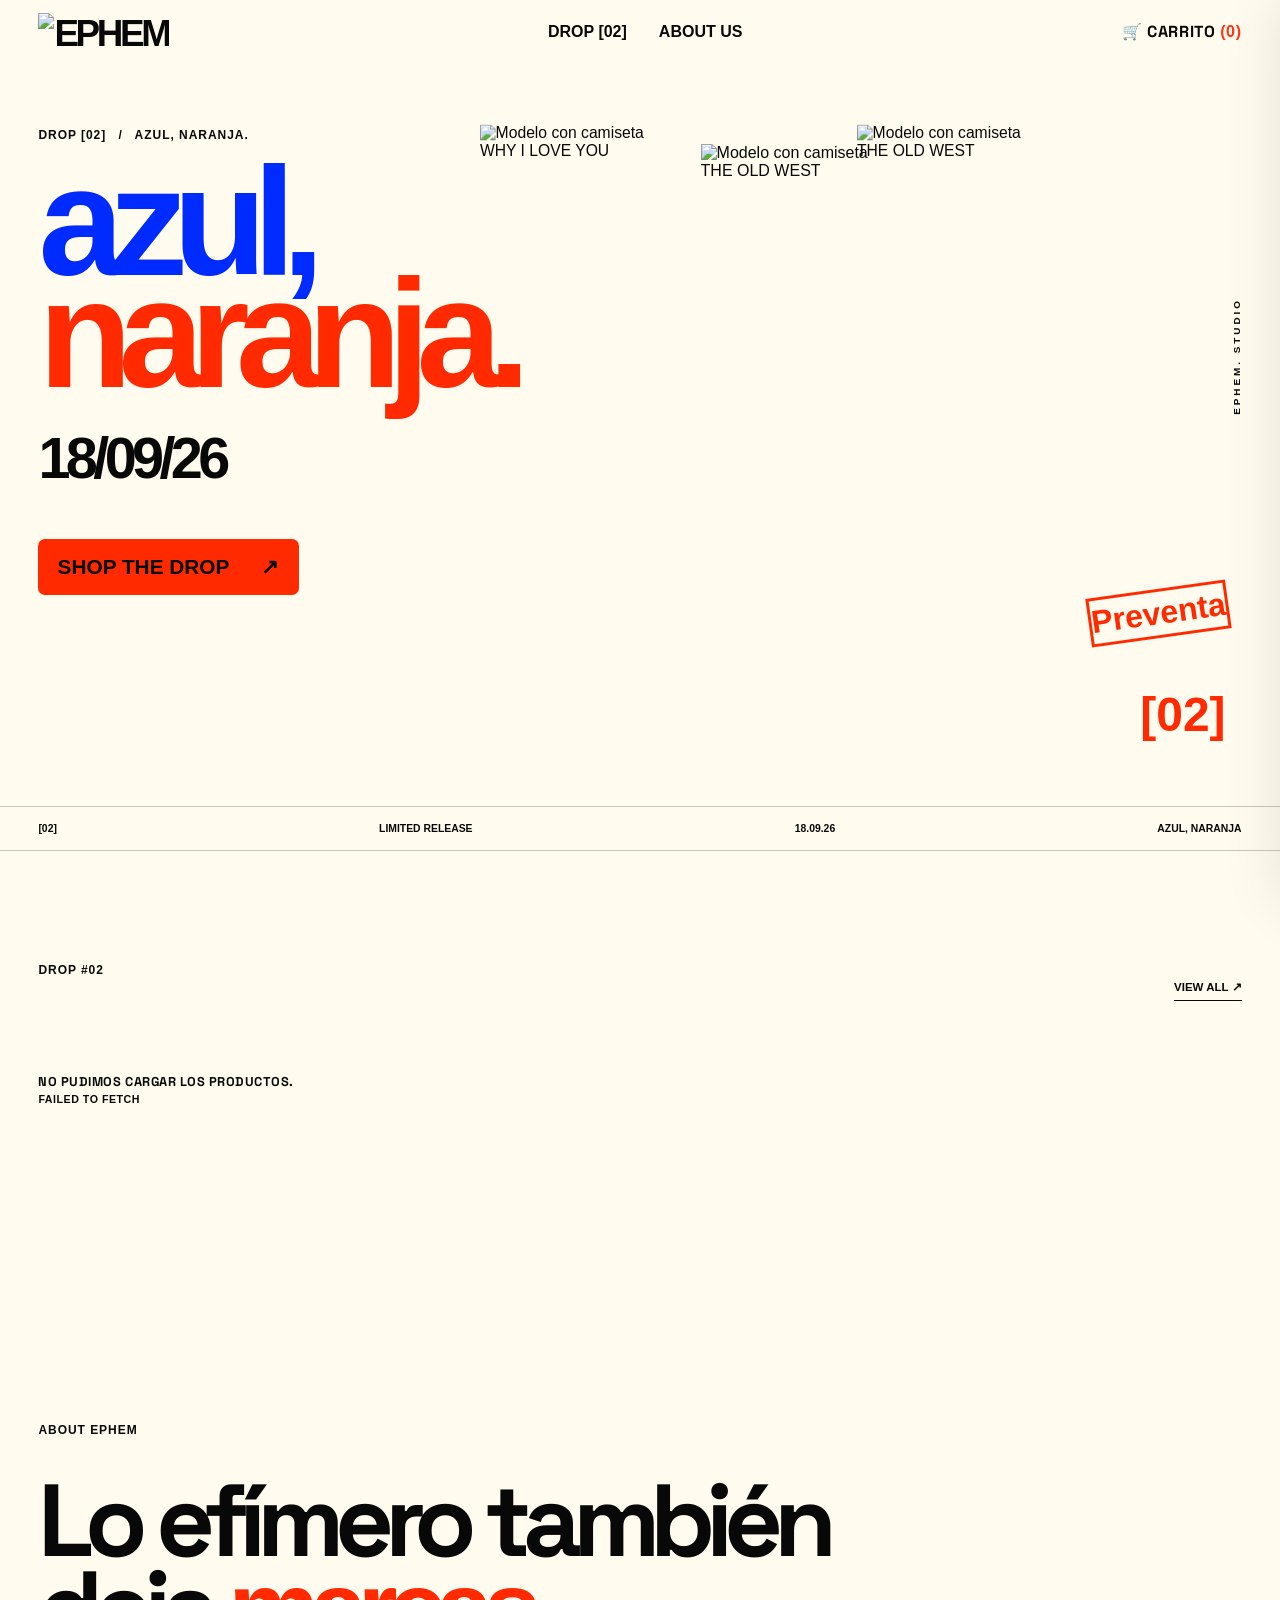
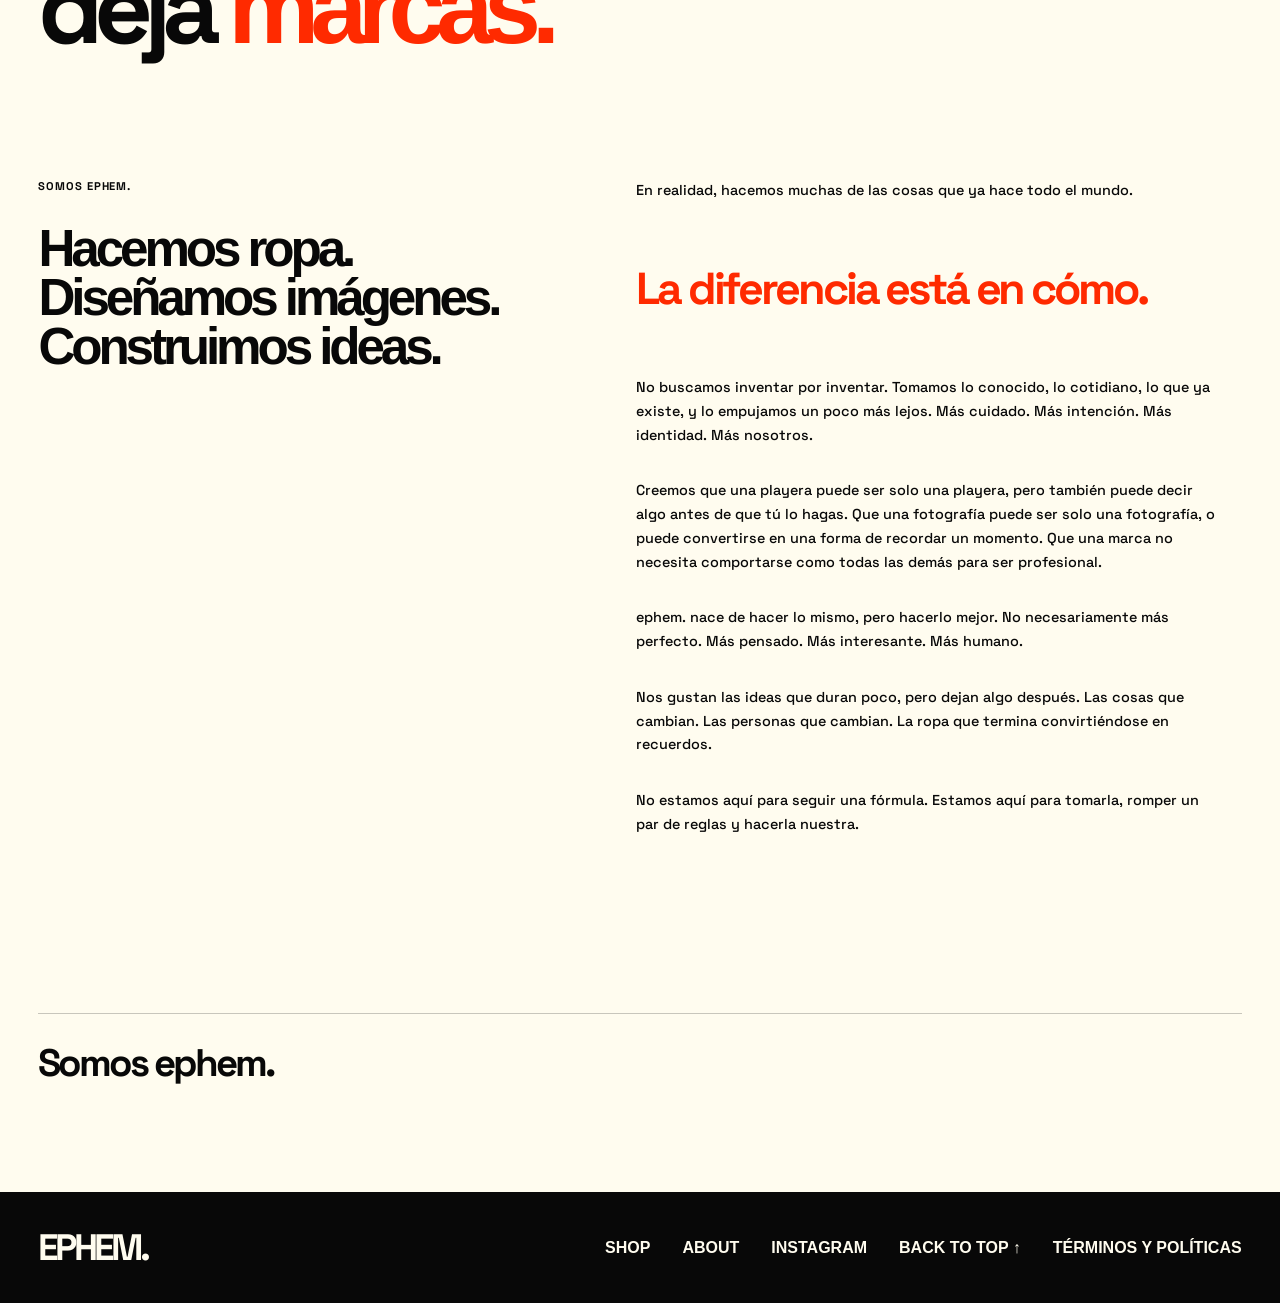
==== index.html @ 4ebfd15a "Add files via upload" ====
<!DOCTYPE html>
<html lang="es">
<head>
  <meta charset="UTF-8" />
  <meta name="viewport" content="width=device-width, initial-scale=1.0" />
  <meta name="description" content="EPHEM — Lo efímero también deja marcas." />
  <title>EPHEM — AZUL,NARANJA.</title>
  <link rel="icon" type="image/png" href="assets/brand/isologo.png">
  <link rel="stylesheet" href="styles.css" />
  <link rel="stylesheet" href="shopify_ui_ephem.css" />
  <link rel="stylesheet" href="cart.css" />
  <script src="config.js"></script>
  <script src="cart.js" defer></script>
  <script src="script.js" defer></script>
</head>
<body>
  <header class="site-header" aria-label="Navegación principal">
    <a class="brand" href="#inicio" aria-label="EPHEM, inicio">
      <img src="assets/brand/logo.png" alt="EPHEM" />
    </a>

    <nav class="desktop-nav" aria-label="Navegación de escritorio">
      <a href="#drop">Drop [02]</a>
      <a href="#about">About us</a>
    </nav>

    <div class="header-actions">
      <a class="cart-link" href="#carrito" aria-label="Carrito">🛒 Carrito <span id="cart-count">(0)</span></a>
      <button class="menu-button" type="button" aria-label="Abrir menú" aria-expanded="false" data-action="menu">☰</button>
    </div>
  </header>

  <div class="mobile-menu" id="mobile-menu" hidden>
    <a href="#shop">Shop</a>
    <a href="#drop">Drop #02</a>
    <a href="#about">About</a>
  </div>

  <main id="inicio">
    <section class="hero section-shell" aria-labelledby="hero-title">
      <div class="hero-copy">
        <p class="eyebrow">DROP [02] <span>/</span> Azul, naranja.</p>
        <h1 id="hero-title"><span class="blue-text">azul,</span><br /><span class="orange-text">naranja.</span></h1>
        <p class="hero-date">18/09/26</p>
        <div class="hero-actions">
          <a class="button button-primary" href="#shop">Shop the drop <span>↗</span></a>
        </div>
      </div>

      
<div class="hero-visual" aria-label="Modelos de la campaña DROP #02">

  <div class="hero-model hero-model-why">
    <img
      src="assets/campaign/why-model.png"
      alt="Modelo con camiseta WHY I LOVE YOU"
    />
  </div>

  <div class="hero-model hero-model-oldwest">
    <img
      src="assets/campaign/oldwest-model.png"
      alt="Modelo con camiseta THE OLD WEST"
    />
  </div>

  <div class="hero-model hero-model-reve">
    <img
      src="assets/campaign/reve-model.png"
      alt="Modelo con camiseta THE OLD WEST"
    />
  </div>

  <span class="hero-index">[02]</span>

  <span class="hero-side-label">EPHEM. STUDIO</span>

  <span class="hero-side-copy">
    Preventa
  </span>


</div>
    </section>

    <section class="drop-strip" id="drop" aria-label="Información del lanzamiento">
      <span>[02]</span>
      <span>Limited release</span>
      <span>18.09.26</span>
      <span>Azul, naranja</span>
    </section>

    <section class="collection section-shell" id="shop" aria-labelledby="collection-title">
      <div class="section-heading">
        <div>
          <p class="eyebrow">DROP #02</p>
        </div>
        <a class="text-link" href="#productos">View all ↗</a>
      </div>

      <div class="product-grid" id="productos" aria-live="polite">
        <p class="products-loading">Loading DROP #02...</p>
      </div>
    </section>


    
<section class="about" id="about">
  <div class="about-intro">
    <p class="eyebrow">ABOUT EPHEM</p>

    <h2>
      Lo efímero también
      <br />
      deja <span>marcas.</span>
    </h2>
  </div>

  <div class="about-content">

    <div class="about-lead">
      <p class="about-kicker">
        Somos ephem.
      </p>

      <h3>
        Hacemos ropa.
        <br />
        Diseñamos imágenes.
        <br />
        Construimos ideas.
      </h3>
    </div>

    <div class="about-text">
      <p>
        En realidad, hacemos muchas de las cosas que ya hace
        todo el mundo.
      </p>

      <p class="about-highlight">
        La diferencia está en cómo.
      </p>

      <p>
        No buscamos inventar por inventar. Tomamos lo conocido,
        lo cotidiano, lo que ya existe, y lo empujamos un poco
        más lejos. Más cuidado. Más intención. Más identidad.
        Más nosotros.
      </p>

      <p>
        Creemos que una playera puede ser solo una playera,
        pero también puede decir algo antes de que tú lo hagas.
        Que una fotografía puede ser solo una fotografía,
        o puede convertirse en una forma de recordar un momento.
        Que una marca no necesita comportarse como todas las
        demás para ser profesional.
      </p>

      <p>
        ephem. nace de hacer lo mismo, pero hacerlo mejor.
        No necesariamente más perfecto. Más pensado.
        Más interesante. Más humano.
      </p>

      <p>
        Nos gustan las ideas que duran poco, pero dejan algo
        después. Las cosas que cambian. Las personas que cambian.
        La ropa que termina convirtiéndose en recuerdos.
      </p>

      <p>
        No estamos aquí para seguir una fórmula.
        Estamos aquí para tomarla, romper un par de reglas
        y hacerla nuestra.
      </p>
    </div>

  </div>

  <div class="about-footer">
    <p class="about-tagline">
      Somos ephem.
    </p>
  </div>
</section>
  </main>

  <footer class="site-footer" id="carrito">
    <div>
      <a class="brand" href="#inicio">EPHEM.</a>
    </div>
    <div class="footer-links">
      <a href="#shop">Shop</a>
      <a href="#about">About</a>
      <a href="https://www.instagram.com/ephem_studio/">Instagram</a>
      <a href="#inicio">Back to top ↑</a>
      <a href="legal.html?pagina=privacidad">
        Términos y políticas
      </a>
    </div>
  </footer>
</body>
</html>
---- styles.css ----
@import url('https://fonts.googleapis.com/css2?family=DM+Sans:wght@400;500;700&family=Space+Grotesk:wght@400;500;600;700&display=swap');

:root { --cream:#fffcef; --black:#080808; --blue:#002bff; --orange:#ff2a00; --line:rgba(8,8,8,.22); --page-padding:clamp(1rem,3vw,3.5rem); }
*{box-sizing:border-box}
html{scroll-behavior:smooth;overflow-x:clip}
body{margin:0;background:var(--cream);color:var(--black);font-family:"Helvetica Neue",Helvetica,Arial,sans-serif;overflow-x:clip}
*,*::before,*::after{font-family:"Helvetica Neue",Helvetica,Arial,sans-serif}
a{color:inherit;text-decoration:none}button{color:inherit;font:inherit}
img{max-width:100%;height:auto;display:block}
.site-header{align-items:center;display:flex;justify-content:space-between;padding:0.8rem var(--page-padding);position:relative;z-index:5}
.brand{font-family:'Space Grotesk',sans-serif;font-size:clamp(1.6rem,3vw,2.3rem);font-weight:700;letter-spacing:-.09em}
.desktop-nav,.header-actions,.footer-links{align-items:center;display:flex;gap:clamp(1rem,2.5vw,2.5rem)}
.desktop-nav a,.header-actions,.footer-links a{font-size:1rem;font-weight:700;text-transform:uppercase}
.header-actions{gap:1rem}.icon-button,.menu-button,.plus-button{background:transparent;border:0;cursor:pointer;padding:.25rem}.menu-button{display:none}
.mobile-menu{background:var(--black);color:var(--cream);display:grid;gap:1.2rem;padding:1.5rem var(--page-padding)}.mobile-menu:not([hidden]){display:grid}.mobile-menu a{font-size:1.3rem;font-weight:700}.mobile-menu[hidden]{display:none!important}
.section-shell{padding:0 var(--page-padding)}
.hero{display:grid;grid-template-columns:minmax(0,1.05fr) minmax(0,.95fr);min-height:min(78vh,800px);overflow:visible;padding-bottom:3rem;padding-top:clamp(2rem,5vw,5rem)}
.hero-copy{position:relative;z-index:2}.eyebrow{font-size:0.75rem;font-weight:700;letter-spacing:.08em;margin:0 0 1.5rem;text-transform:uppercase}.eyebrow span{margin:0 .5rem}h1,h2,h3,p{margin-top:0}h1,h2{font-family:'Space Grotesk',sans-serif;letter-spacing:-.09em}h1{font-size:clamp(4.5rem,12vw,12rem);line-height:.73;margin-bottom:2.2rem}.blue-text{color:var(--blue)}.orange-text{color:var(--orange)}
.hero-date{font-size:clamp(2rem,4.5vw,4.8rem);font-weight:700;letter-spacing:-.08em;margin-bottom:1.8rem}.hero-description{font-size:.75rem;font-weight:700;letter-spacing:.08em;line-height:1.4;text-transform:uppercase}.hero-actions{align-items:center;display:flex;flex-wrap:wrap;gap:1.5rem;margin-top:3rem}
.button{align-items:center;display:inline-flex;font-size:1.3rem;font-weight:700;gap:2rem;justify-content:space-between;padding:1rem 1.2rem;text-transform:uppercase}.button-primary{border-radius:7px;background:var(--orange);color:var(--black);transition: transform 0.3s ease-in-out, color 0.3s ease-in-out;}.text-link{border-bottom:1px solid var(--black);font-size:.72rem;font-weight:700;padding-bottom:.35rem;text-transform:uppercase}.button-primary:hover{background-color:var(--blue); color:var(--cream); transform: translateX(5px) translateY(-5px);}
.drop-strip{border-bottom:1px solid var(--line);border-top:1px solid var(--line);display:flex;justify-content:space-between;gap:1rem;padding:1rem var(--page-padding);text-transform:uppercase;font-size:.65rem;font-weight:700}.collection{padding-bottom:8rem;padding-top:7rem}.section-heading{align-items:end;display:flex;justify-content:space-between;margin-bottom:2.5rem}h2{font-size:clamp(2.8rem,6vw,6.5rem);line-height:.85;margin-bottom:0}h2 span{color:var(--orange)}
.product-grid{display:grid;gap:1.2rem;grid-template-columns:repeat(4,minmax(0,1fr))}.product-image{aspect-ratio:.82;overflow:hidden;display:flex;align-items:center;justify-content:center;background:#e9e7df;font-size:.65rem;font-weight:700;letter-spacing:.1em}.product-image img{width:100%;height:100%;object-fit:cover;display:block}.product-meta{align-items:start;display:flex;justify-content:space-between;padding-top:.8rem}.product-meta h3{font-size:.72rem;margin-bottom:.45rem}.product-meta p{font-size:.72rem;margin:0}.plus-button{font-size:1.4rem}
.editorial{align-items:center;background:var(--black);color:var(--cream);display:grid;gap:5rem;grid-template-columns:1.1fr .9fr;padding:7rem var(--page-padding)}.editorial-image{aspect-ratio:.95;background:linear-gradient(135deg,var(--blue),var(--black) 48%,var(--orange));color:var(--cream);display:flex;align-items:center;justify-content:center}.editorial-copy h2{margin-bottom:2rem}.editorial-copy p:not(.eyebrow){font-size:.9rem;line-height:1.6;max-width:26rem}.editorial .text-link{border-color:var(--cream)}.about{padding-bottom:10rem;padding-top:8rem}.about h2{max-width:900px}.site-footer{background:var(--black);color:var(--cream);display:flex;justify-content:space-between;gap:2rem;padding:2rem var(--page-padding)}.site-footer p{font-size:.7rem;margin:1rem 0 0;text-transform:uppercase}

/* HERO: una sola regla de posicionamiento para los tres modelos */
.hero-visual{position:relative;min-height:clamp(560px,70vh,760px);overflow:visible;isolation:isolate}
.hero-model{position:absolute;bottom:0;height:100%;display:flex;align-items:flex-end;justify-content:center;transform: translateX(-12em) translateY(-1em);}
.hero-model img{display:block;width:auto;height:100%;max-width:none;object-fit:contain;object-position:center bottom}
.hero-model-why{left:0;width:34%;z-index:2;}.hero-model-reve{left:33.333%;width:33.333%;z-index:3;transform: translateY(1em) translateX(-10em)}.hero-model-oldwest{right:0;width:34%;z-index:2}
.hero-model-why img,.hero-model-oldwest img{height:100%;transform:scale(.98);transform-origin:center bottom}.hero-model-reve img{height:100%;transform:scale(1);transform-origin:center bottom}
.hero-side-label{position:absolute;top:27%;right:0;writing-mode:vertical-rl;transform:rotate(180deg);font-size:.62rem;font-weight:700;letter-spacing:.3em}.hero-side-copy{position:absolute;right:.8rem;bottom:19%;color:var(--orange);font-size:2rem;font-weight:700;line-height:1.35;transform:rotate(-8deg);border: solid #ff2a00;}.hero-index{position:absolute;right:1rem;bottom:1rem;z-index:5;color:var(--orange);font-size:3rem;font-weight:700}.hero-arrow{position:absolute;right:1.2rem;bottom:-.2rem;font-size:2rem;transform:translateY(2.5rem)}

/* =========================================
   RESPONSIVE — tablets grandes / laptops chicas
   (aquí vivía el bug: right:-110px sacaba el
   modelo fuera de la pantalla y generaba scroll
   horizontal en tablet)
   ========================================= */
@media (max-width:1024px){
  .hero{grid-template-columns:1fr;padding-top:3rem}
  .hero-visual{margin-top:3rem;min-height:clamp(360px,58vw,620px)}
  .hero-model-why{display:block;position:absolute;left:auto;right:calc(var(--page-padding) * -1);width:min(78%,520px);max-width:none;transform:none;z-index:1}
  .hero-model-reve{display:none}
  .hero-model-oldwest{display:none}
  .hero-side-label{font-size:.5rem}
  .hero-side-copy{font-size:.6rem}
}

/* =========================================
   RESPONSIVE — tablets (portrait) y menores
   ========================================= */
@media (max-width:850px){
  .desktop-nav{display:none}
  .menu-button{display:inline-block}
  .product-grid{grid-template-columns:repeat(2,minmax(0,1fr))}
  .editorial{gap:2.5rem;grid-template-columns:1fr}
  .editorial-copy{padding-bottom:1rem}
  .collection{padding-top:4rem;padding-bottom:5rem}
  .about{padding-top:5rem;padding-bottom:6rem}
  .site-footer{flex-direction:column}
  .footer-links{align-items:flex-start;flex-wrap:wrap;gap:1rem}
}

/* =========================================
   RESPONSIVE — celulares
   ========================================= */
@media (max-width:520px){
  .header-actions{gap:.65rem}
  .cart-link{font-size:.65rem}
  h1{font-size:clamp(4rem,19vw,7rem)}
  .hero-date{font-size:2.8rem}
  .drop-strip{flex-wrap:wrap}
  .section-heading{align-items:start;flex-direction:column;gap:1.5rem}
  .product-grid{gap:1.5rem .75rem}
  .product-meta h3,.product-meta p{font-size:.62rem}
  .hero-visual{min-height:clamp(300px,64vw,420px)}
  .hero-model-why{width:min(70%,380px)}
  .hero-side-label{font-size:.45rem}
  .hero-side-copy{font-size:.55rem}
  .hero-index{font-size:2rem}
  .collection{padding-top:3rem;padding-bottom:4rem}
  .about{padding-top:4rem;padding-bottom:5rem}
  .hero {
    padding-top: 0.75rem;
  }

  .hero-copy {
    transform: translateY(0);
    position: relative;
    z-index: 10;
  }
  .hero-index {
    right: auto;
    left: 1rem;
    font-size: 2em;
    bottom: 3rem;
  }

  .hero-model-why {
    z-index: 3;
    pointer-events: none;
  }

  .hero-model-why img {
    pointer-events: none;
  }

  .hero-side-copy {
    right: auto;
    left: 1rem;
    font-size: 2em;
    bottom: 10rem;
  }
}
.brand img {
  display: block;
  height: 38px;
  width: auto;
}

.product-meta {
  position: relative;
}

.product-title {
  width: 100%;
  text-align: center;
}

.product-title h3 {
  margin: 0;
  text-align: center;
}

.product-meta .plus-button {
  position: absolute;
  right: 0;
  top: 50%;
  transform: translateY(-50%);
}

/* Header dinámico únicamente en móvil */
@media (max-width: 850px) {
  .site-header {
    position: sticky;
    top: 0;
    background: var(--cream);
    z-index: 100;
    transform: translateY(0) !important;
    transition: transform 0.25s ease;
  }

  .site-header.header-hidden {
  transform: translateY(-100%);
}
}

/* =========================================
   HERO MOBILE — MODELO GRANDE A LA DERECHA
   ========================================= */

@media (max-width: 520px) {

  .hero-visual {
    position: relative;
    min-height: 650px;
    height: 650px;
    margin-top: -17rem;
    overflow: visible;
    z-index: 3;
  }

  .hero-model-why {
    position: absolute;
    display: flex;
    align-items: flex-end;
    justify-content: center;

    width: 150%;
    height: 100%;

    left: auto;
    right: -58%;
    bottom: 0;

    transform: none;
    z-index: 3;
  }

  .hero-model-why img {
    width: auto;
    height: 100%;
    max-width: none;

    object-fit: contain;
    object-position: center bottom;
    transform: none;
  }

}


/* =========================================
   ABOUT EPHEM — EDITORIAL SECTION
   ========================================= */

.about {
  background: var(--cream);
  padding: 9rem var(--page-padding) 7rem;
  overflow: hidden;
}

/* INTRO */

.about-intro {
  max-width: 1100px;
  margin-bottom: 8rem;
  font-family:"Helvetica Neue",Helvetica,Arial,sans-serif
}

.about-intro .eyebrow {
  margin-bottom: 2.5rem;
}

.about-intro h2 {
  font-size: clamp(3.5rem, 8vw, 9rem);
  line-height: .85;
  letter-spacing: -.09em;
  margin: 0;
}

.about-intro h2 span {
  color: var(--orange);
}

/* CONTENIDO PRINCIPAL */

.about-content {
  display: grid;
  grid-template-columns: minmax(0, .9fr) minmax(0, 1.1fr);
  gap: clamp(3rem, 8vw, 10rem);
  max-width: 1250px;
  margin: 0 auto;
}

/* COLUMNA IZQUIERDA */

.about-lead {
  position: relative;
}

.about-kicker {
  font-size: .7rem;
  font-weight: 700;
  letter-spacing: .08em;
  text-transform: uppercase;
  margin-bottom: 2rem;
}

.about-lead h3 {
  font-family:"Helvetica Neue",Helvetica,Arial,sans-serif;
  font-size: clamp(2rem, 4vw, 4.5rem);
  font-weight: 600;
  letter-spacing: -.08em;
  line-height: .95;
  margin: 0;
}

/* TEXTO */

.about-text {
  max-width: 580px;
  font-family:"Helvetica Neue",Helvetica,Arial,sans-serif;
}

.about-text p {
  font-size: clamp(.9rem, 1.1vw, 1.05rem);
  font-weight: 500;
  line-height: 1.65;
  margin-bottom: 2rem;
  font-family:"Helvetica Neue",Helvetica,Arial,sans-serif;
}

.about-highlight {
  color: var(--orange);
  font-family:"Helvetica Neue",Helvetica,Arial,sans-serif;
  font-size: clamp(1.8rem, 3.5vw, 3.5rem) !important;
  font-weight: 700 !important;
  letter-spacing: -.07em;
  line-height: 1 !important;
  margin: 4rem 0 !important;
}

.about-text,
.about-text p,
.about-highlight,
.about-kicker {
  font-family: 'Space Grotesk', sans-serif !important;
}

/* CIERRE */

.about-footer {
  align-items: flex-end;
  border-top: 1px solid var(--line);
  display: flex;
  justify-content: space-between;
  gap: 2rem;
  margin-top: 9rem;
  padding-top: 2rem;
}

.about-closing {
  font-family: 'Space Grotesk', sans-serif;
  font-size: clamp(2rem, 5vw, 5rem);
  font-weight: 700;
  letter-spacing: -.09em;
  line-height: .85;
  margin: 0;
}

.about-tagline {
  font-family: 'Space Grotesk', sans-serif;
  font-size: clamp(1.5rem, 3vw, 3.5rem);
  font-weight: 700;
  letter-spacing: -.08em;
  line-height: .9;
  margin: 0;
  text-align: right;
}

.about-tagline span {
  color: var(--orange);
}

/* =========================================
   RESPONSIVE — TABLET
   ========================================= */

@media (max-width: 850px) {
  .about {
    padding-top: 6rem;
    padding-bottom: 5rem;
  }

  .about-intro {
    margin-bottom: 5rem;
  }

  .about-content {
    grid-template-columns: 1fr;
    gap: 3rem;
  }

  .about-lead h3 {
    font-size: clamp(2.5rem, 8vw, 4.5rem);
  }

  .about-text {
    max-width: 100%;
  }

  .about-footer {
    margin-top: 5rem;
  }
}

/* =========================================
   RESPONSIVE — MOBILE
   ========================================= */

@media (max-width: 520px) {
  .about {
    padding-top: 5rem;
    padding-bottom: 4rem;
  }

  .about-intro {
    margin-bottom: 4rem;
  }

  .about-intro h2 {
    font-size: clamp(3.2rem, 15vw, 5rem);
  }

  .about-lead h3 {
    font-size: 2.8rem;
  }

  .about-text p {
    font-size: .9rem;
    line-height: 1.6;
  }

  .about-highlight {
    font-size: 2.5rem !important;
    margin: 3rem 0 !important;
  }

  .about-footer {
    align-items: flex-start;
    flex-direction: column;
    gap: 2rem;
    margin-top: 4rem;
  }

  .about-tagline {
    text-align: left;
  }
}
---- shopify_ui_ephem.css ----
/* =========================================
   EPHEM — SHOPIFY UI OVERRIDES
   Cargar DESPUÉS de styles.css
   ========================================= */

:root {
  --ephem-cream: #fffcef;
  --ephem-black: #080808;
  --ephem-blue: #1237ff;
  --ephem-orange: #ff3517;
  --ephem-line: rgba(8, 8, 8, 0.22);
  --ephem-display: "Space Grotesk", "Helvetica Neue", Arial, sans-serif;
  --ephem-body: "DM Sans", "Helvetica Neue", Arial, sans-serif;
}

/* Product grid */

.product-grid {
  grid-template-columns: repeat(4, minmax(0, 1fr));
  gap: clamp(1rem, 2vw, 2rem);
  align-items: start;
}

.product-card {
  min-width: 0;
  position: relative;
}

.product-image {
  position: relative;
  display: flex;
  align-items: center;
  justify-content: center;
  aspect-ratio: 0.78;
  overflow: hidden;
  background: #ebe8df;
  border: 1px solid transparent;
  transition: border-color 180ms ease, background 180ms ease;
}

.product-image::after {
  content: "VIEW PRODUCT ↗";
  position: absolute;
  right: 0.75rem;
  bottom: 0.75rem;
  z-index: 2;
  padding: 0.45rem 0.55rem;
  background: var(--ephem-orange);
  border-radius: 10px;
  color: var(--ephem-black);
  font-family: var(--ephem-display);
  font-size: 0.55rem;
  font-weight: 700;
  letter-spacing: 0.04em;
  opacity: 0;
  transform: translateY(0.5rem);
  transition: opacity 180ms ease, transform 180ms ease;
  pointer-events: none;
}

.product-image:hover {
  border-color: var(--ephem-black);
  background: #e2dfd5;
}

.product-image:hover::after {
  opacity: 1;
  transform: translateY(0);
}

.product-image img {
  display: block;
  width: 100%;
  height: 100%;
  object-fit: cover;
  transition: transform 350ms cubic-bezier(.2,.7,.2,1);
}

.product-image:hover img {
  transform: scale(1.055);
}

.product-meta {
  display: flex;
  align-items: flex-start;
  justify-content: space-between;
  gap: 1rem;
  padding-top: 0.9rem;
}

.product-meta h3 {
  margin: 0 0 0.35rem;
  font-family: var(--ephem-display);
  font-size: 0.78rem;
  font-weight: 700;
  letter-spacing: -0.035em;
  line-height: 1.1;
  text-transform: uppercase;
}

.product-meta p {
  margin: 0;
  font-family: var(--ephem-body);
  font-size: 0.75rem;
  font-weight: 500;
  letter-spacing: 0.02em;
}

.plus-button {
  display: grid;
  width: 2rem;
  height: 2rem;
  flex: 0 0 auto;
  place-items: center;
  border: 1px solid var(--ephem-black);
  border-radius: 50%;
  font-family: var(--ephem-display);
  font-size: 1.25rem;
  line-height: 1;
  transition: background 180ms ease, color 180ms ease, transform 180ms ease;
}

.plus-button:hover {
  background: var(--ephem-black);
  color: var(--ephem-cream);
  transform: rotate(90deg);
}

.products-loading,
.products-message {
  grid-column: 1 / -1;
  padding: 2rem 0;
  font-family: var(--ephem-display);
  font-size: 0.8rem;
  font-weight: 700;
  letter-spacing: 0.04em;
  text-transform: uppercase;
}

/* Header cart indicator */

.cart-link {
  font-family: var(--ephem-display);
  font-weight: 700;
  letter-spacing: 0.04em;
  text-transform: uppercase;

}

#cart-count {
  color: var(--ephem-orange);
  border-radius: 10px;
}

/* Responsive product grid */

@media (max-width: 1100px) {
  .product-grid {
    grid-template-columns: repeat(3, minmax(0, 1fr));
  }
}

@media (max-width: 850px) {
  .product-grid {
    grid-template-columns: repeat(2, minmax(0, 1fr));
    gap: 1.75rem 0.9rem;
  }

  .product-image::after {
    display: none;
  }

  .product-meta h3 {
    font-size: 0.7rem;
  }

  .product-meta p {
    font-size: 0.68rem;
  }
}

@media (max-width: 520px) {
  .product-grid {
    gap: 1.5rem 0.7rem;
  }

  .product-meta {
    gap: 0.5rem;
  }

  .product-meta h3 {
    font-size: 0.63rem;
  }

  .product-meta p {
    font-size: 0.62rem;
  }

  .plus-button {
    width: 1.65rem;
    height: 1.65rem;
    font-size: 1rem;
  }
}
---- cart.css ----
/* =========================================
   EPHEM — CART DRAWER
   ========================================= */

body.cart-is-open {
  overflow: hidden;
}

.cart-overlay {
  position: fixed;
  inset: 0;
  z-index: 90;
  background: rgba(8, 8, 8, 0.48);
  backdrop-filter: blur(3px);
}

.cart-drawer {
  position: fixed;
  top: 0;
  right: 0;
  z-index: 100;
  display: flex;
  flex-direction: column;
  width: min(100%, 500px);
  height: 100dvh;
  padding: clamp(1.25rem, 3vw, 2rem);
  background: var(--cream);
  color: var(--black);
  box-shadow: -20px 0 60px rgba(8, 8, 8, 0.12);
  transform: translateX(105%);
  transition: transform 280ms cubic-bezier(.2, .8, .2, 1);
}

.cart-drawer.is-open {
  transform: translateX(0);
}

.cart-drawer-header {
  display: flex;
  align-items: flex-start;
  justify-content: space-between;
  gap: 1rem;
  padding-bottom: 1.25rem;
  border-bottom: 1px solid var(--line);
}

.cart-eyebrow {
  margin: 0 0 0.65rem;
  font-family: var(--body);
  font-size: 0.62rem;
  font-weight: 700;
  letter-spacing: 0.13em;
  text-transform: uppercase;
}

.cart-drawer-header h2 {
  margin: 0;
  font-family: var(--display);
  font-size: clamp(3rem, 8vw, 5rem);
  font-weight: 700;
  letter-spacing: -0.1em;
  line-height: 0.78;
  padding: 0.1em;
}

.cart-drawer-header h2 span,
.cart-empty h3 span {
  color: var(--orange);
}

.cart-close {
  display: grid;
  width: 2.5rem;
  height: 2.5rem;
  place-items: center;
  border: 1px solid var(--black);
  border-radius: 50%;
  background: transparent;
  cursor: pointer;
  font-size: 1.6rem;
  line-height: 1;
  transition: background 180ms ease, color 180ms ease;
}

.cart-close:hover {
  background: var(--black);
  color: var(--cream);
}

.cart-content {
  flex: 1;
  overflow-y: auto;
  padding: 1.25rem 0;
}

.cart-status {
  margin: 0;
  font-family: var(--display);
  font-size: 0.75rem;
  font-weight: 700;
  letter-spacing: 0.04em;
  text-transform: uppercase;
}

.cart-lines {
  display: grid;
  gap: 1.25rem;
}

.cart-line {
  display: grid;
  grid-template-columns: 6.25rem minmax(0, 1fr);
  gap: 0.9rem;
  padding-bottom: 1.25rem;
  border-bottom: 1px solid var(--line);
}

.cart-line-image {
  display: grid;
  aspect-ratio: 0.8;
  place-items: center;
  overflow: hidden;
  background: #e8e6de;
  font-size: 0.55rem;
  font-weight: 700;
  letter-spacing: 0.08em;
}

.cart-line-image img {
  display: block;
  width: 100%;
  height: 100%;
  object-fit: cover;
}

.cart-line-info {
  min-width: 0;
}

.cart-line-top,
.cart-line-bottom {
  display: flex;
  align-items: flex-start;
  justify-content: space-between;
  gap: 0.6rem;
}

.cart-line-top h3 {
  margin: 0 0 0.3rem;
  font-family: var(--display);
  font-size: 0.75rem;
  font-weight: 700;
  letter-spacing: -0.03em;
  line-height: 1.1;
  text-transform: uppercase;
}

.cart-line-top p {
  margin: 0;
  font-size: 0.68rem;
  color: rgba(8, 8, 8, 0.65);
}

.cart-remove {
  border: 0;
  padding: 0;
  background: transparent;
  cursor: pointer;
  font-size: 1.15rem;
  line-height: 1;
}

.cart-line-bottom {
  align-items: center;
  margin-top: 1.2rem;
}

.cart-line-bottom strong {
  font-family: var(--body);
  font-size: 0.72rem;
}

.cart-quantity {
  display: inline-flex;
  align-items: center;
  border: 1px solid var(--black);
  border-radius: 5px;
  font-size: 1.15rem;
}

.cart-quantity button {
  width: 1.7rem;
  height: 1.7rem;
  border: 0;
  background: transparent;
  cursor: pointer;

}

.cart-quantity span {
  min-width: 1.35rem;
  text-align: center;
  font-size: 0.9rem;
  font-weight: 700;
}

.strong {
  font-size: 2rem;
}

.cart-footer {
  border-top: 1px solid var(--black);
  padding-top: 1.25rem;
}

.cart-total-row {
  display: flex;
  align-items: center;
  justify-content: space-between;
  gap: 1rem;
  margin-bottom: 1rem;
  font-size: 0.8rem;
  text-transform: uppercase;
}

.cart-total-row strong {
  font-family: var(--display);
  font-size: 1.1rem;
}

.cart-checkout-button,
.cart-continue-button {
  display: flex;
  align-items: center;
  justify-content: space-between;
  gap: 1rem;
  padding: 1rem 1.1rem;
  background: var(--orange);
  color: var(--black);
  font-family: var(--display);
  font-size: 0.7rem;
  font-weight: 700;
  letter-spacing: 0.03em;
  text-transform: uppercase;
  transition: background 180ms ease, color 180ms ease;
  border-radius: 10px;
}

.cart-checkout-button:hover,
.cart-continue-button:hover {
  background: var(--blue);
  color: var(--cream);
}

.cart-note {
  margin: 0.75rem 0 0;
  font-size: 0.62rem;
  line-height: 1.45;
  color: rgba(8, 8, 8, 0.65);
}

.cart-empty {
  display: grid;
  align-content: start;
  gap: 0.85rem;
  padding: 3rem 0;
}

.cart-empty-number {
  margin: 0;
  color: var(--orange);
  font-family: var(--display);
  font-size: 3rem;
  font-weight: 700;
  letter-spacing: -0.08em;
}

.cart-empty h3 {
  margin: 0;
  font-family: var(--display);
  font-size: clamp(2rem, 6vw, 3.5rem);
  letter-spacing: -0.08em;
  line-height: 0.9;
}

.cart-empty > p:not(.cart-empty-number) {
  max-width: 18rem;
  margin: 0;
  font-size: 0.8rem;
  line-height: 1.5;
}

.cart-continue-button {
  margin-top: 1rem;
}

.cart-error {
  color: var(--orange);
}

@media (max-width: 520px) {
  .cart-drawer {
    width: 100%;
  }

  .cart-line {
    grid-template-columns: 5.5rem minmax(0, 1fr);
  }
}
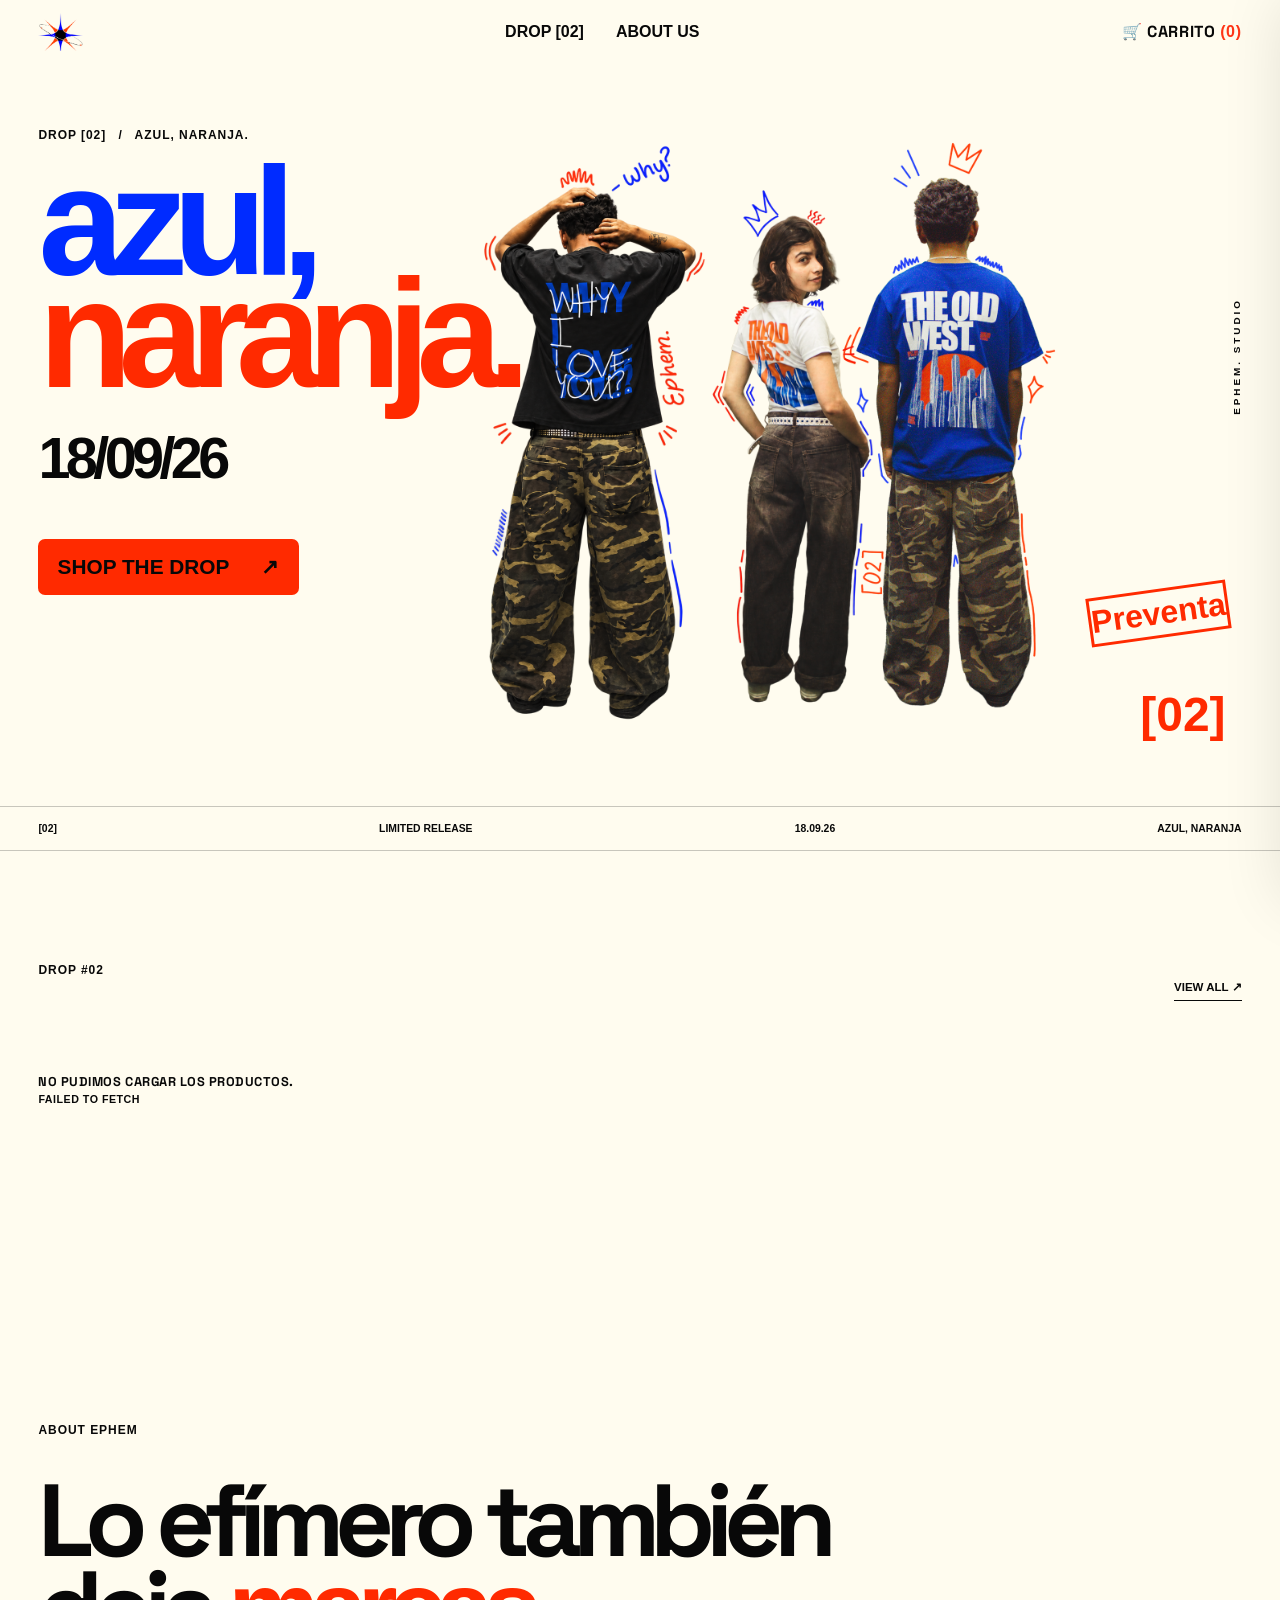
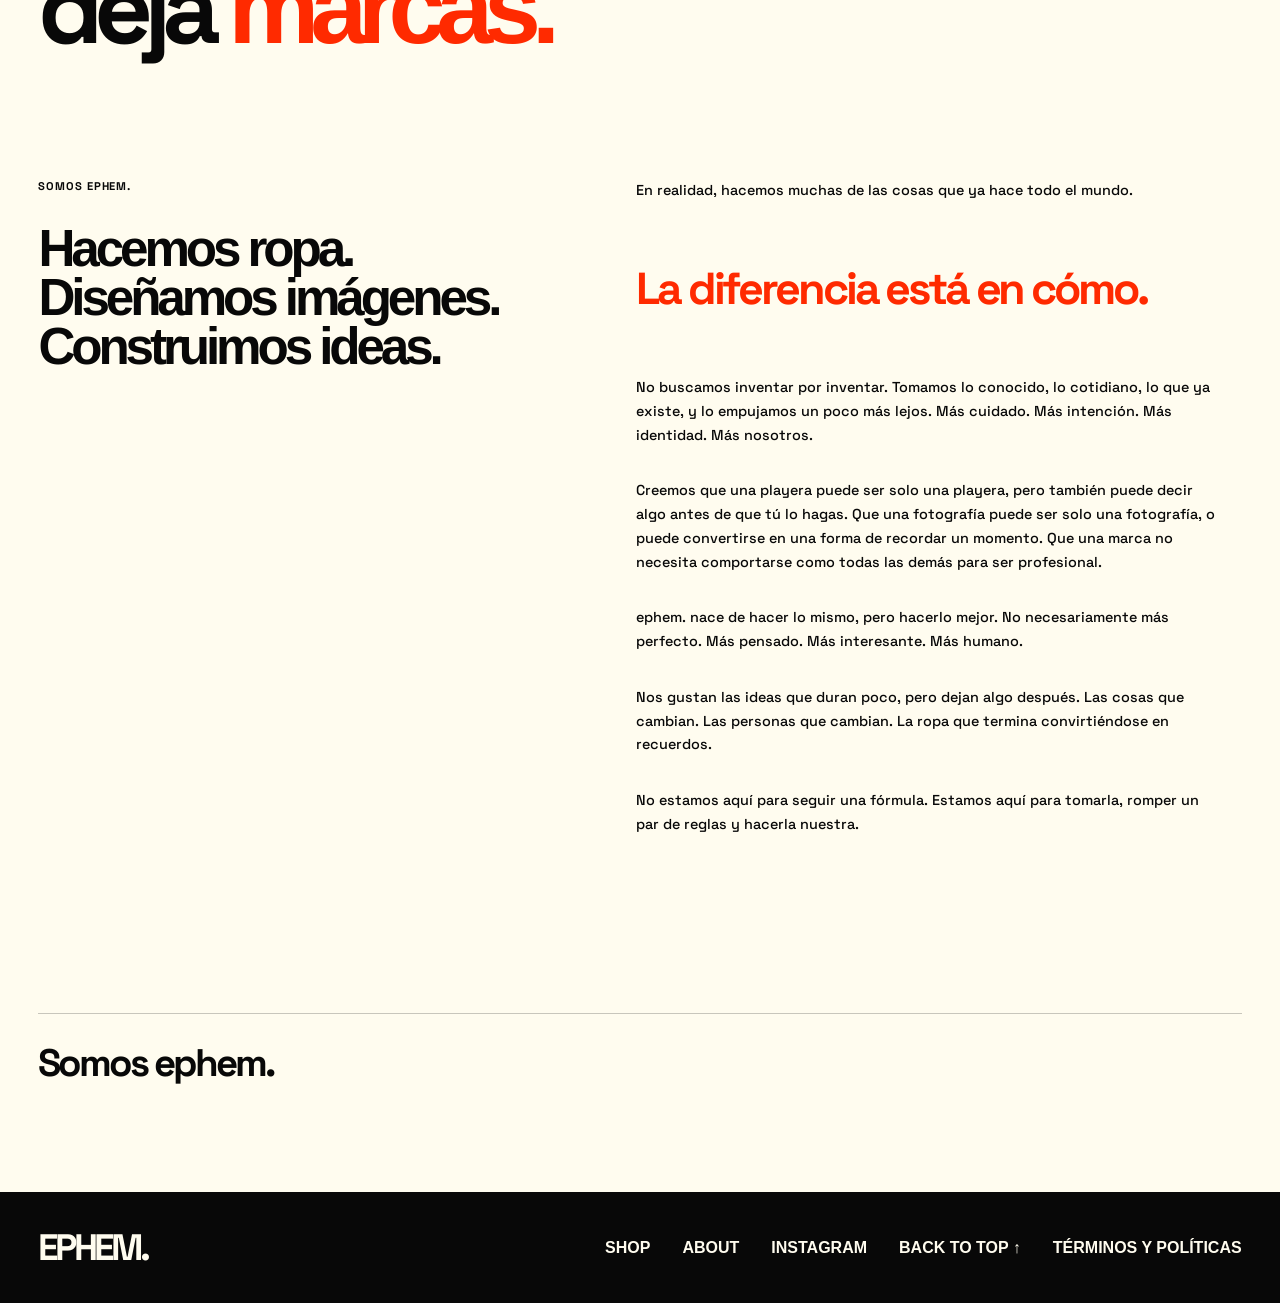
==== commit 82cae2c8: "Google analytics adittion" ====
--- a/index.html
+++ b/index.html
@@ -13,6 +13,17 @@
   <script src="cart.js" defer></script>
   <script src="script.js" defer></script>
 </head>
+
+<!-- Google tag (gtag.js) -->
+<script async src="https://www.googletagmanager.com/gtag/js?id=G-2PR8KYGX3Y"></script>
+<script>
+  window.dataLayer = window.dataLayer || [];
+  function gtag(){dataLayer.push(arguments);}
+  gtag('js', new Date());
+
+  gtag('config', 'G-2PR8KYGX3Y');
+</script>
+
 <body>
   <header class="site-header" aria-label="Navegación principal">
     <a class="brand" href="#inicio" aria-label="EPHEM, inicio">
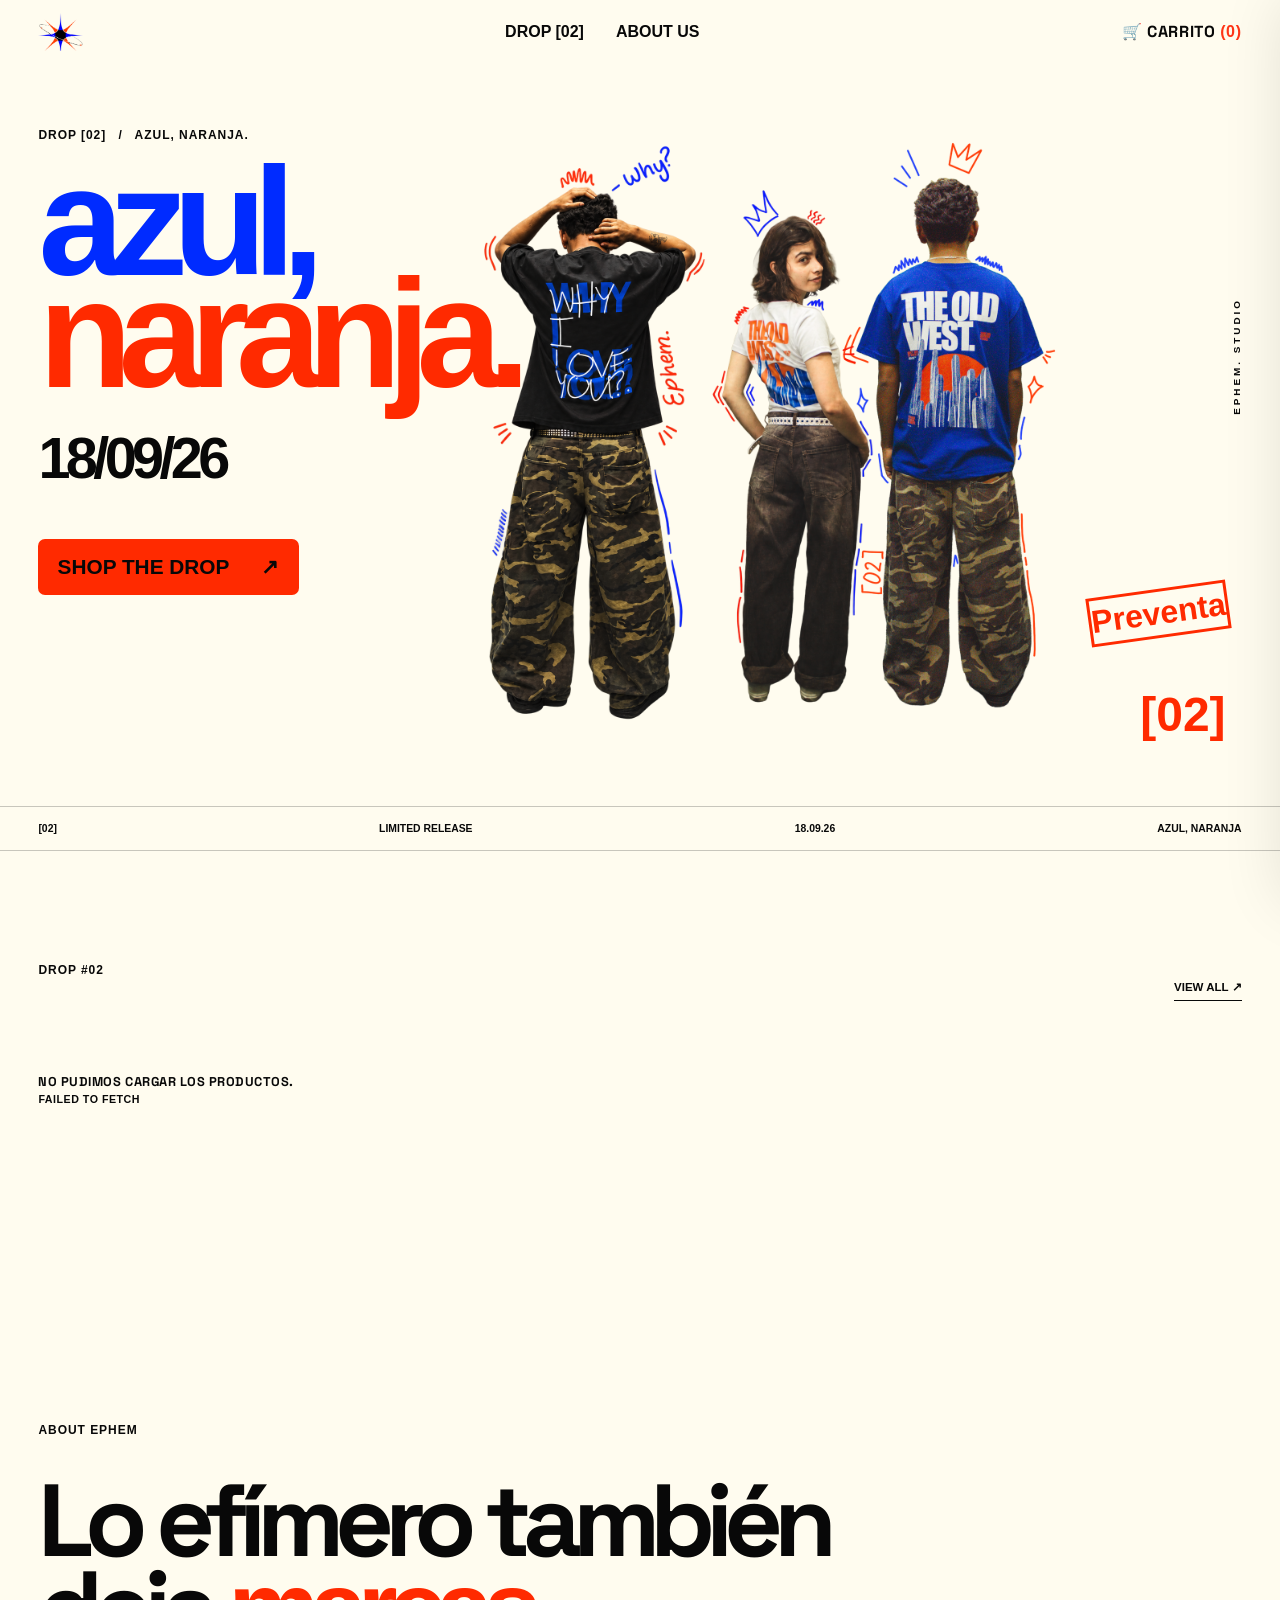
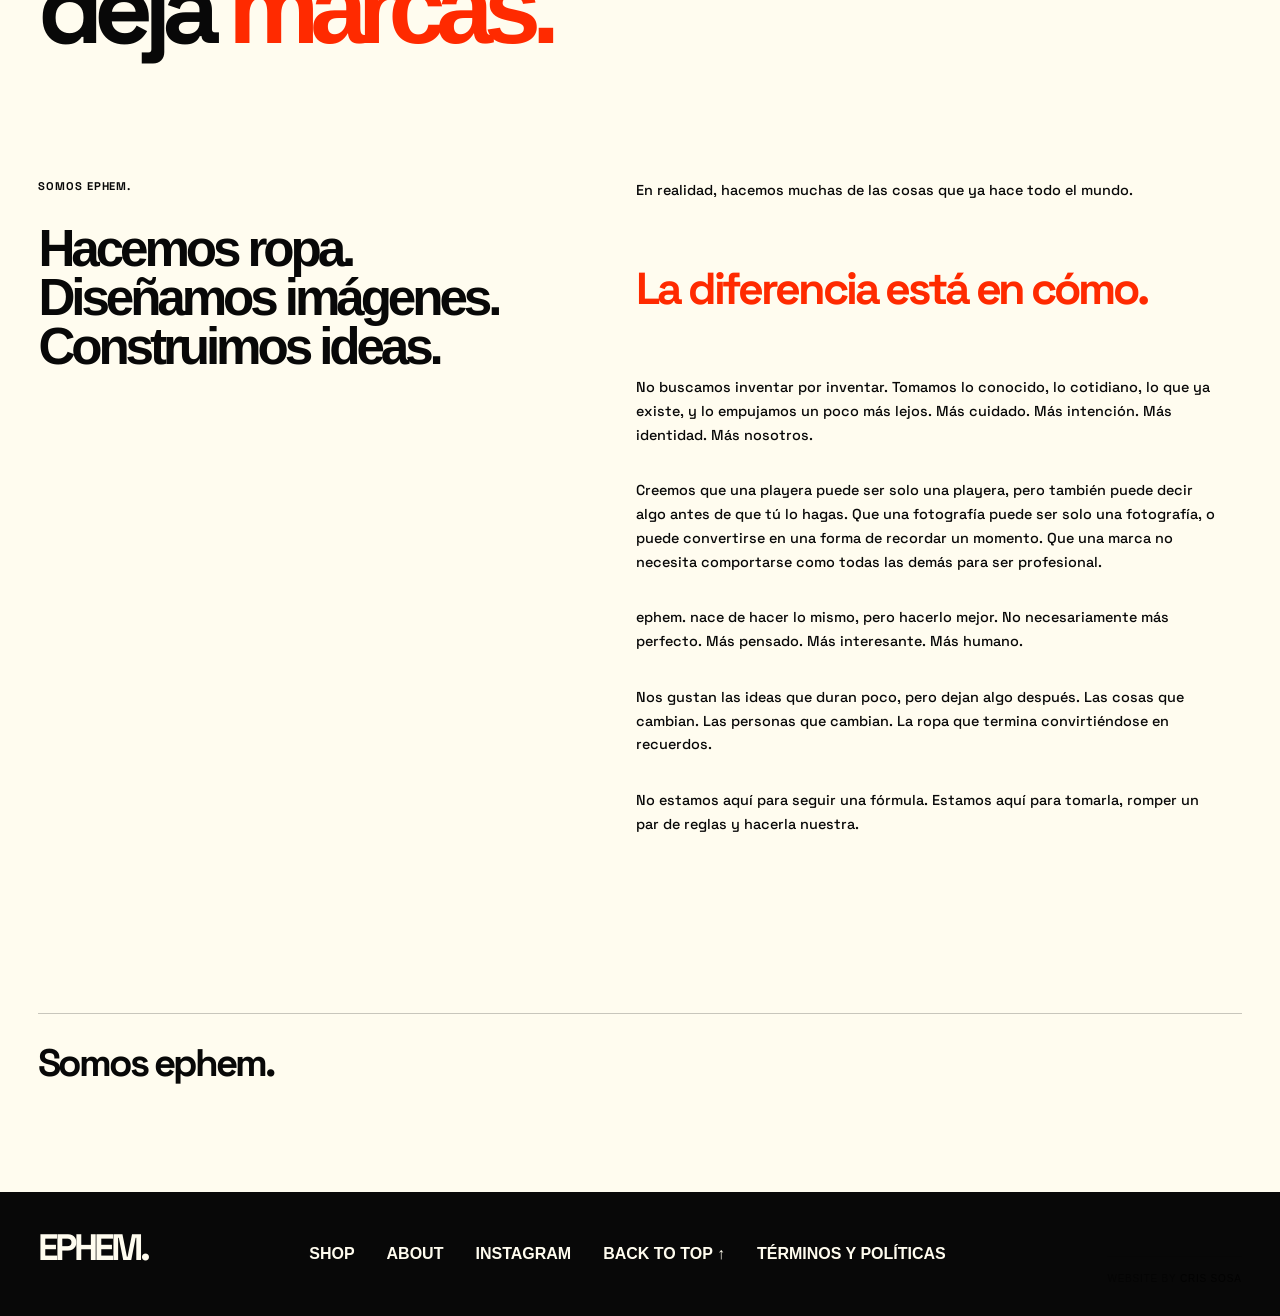
==== commit 6ed23fdb: "credits for cris sosa" ====
--- a/index.html
+++ b/index.html
@@ -3,8 +3,38 @@
 <head>
   <meta charset="UTF-8" />
   <meta name="viewport" content="width=device-width, initial-scale=1.0" />
-  <meta name="description" content="EPHEM — Lo efímero también deja marcas." />
-  <title>EPHEM — AZUL,NARANJA.</title>
+  <title>EPHEM — Marca de ropa mexicana | DROP #02</title>
+
+<meta
+  name="description"
+  content="Descubre EPHEM, una marca de ropa mexicana independiente. Explora nuestro DROP #02 de playeras con diseños originales, cortes regular y oversize."
+/>
+
+<link rel="canonical" href="https://ephem.studio/" />
+
+<meta property="og:type" content="website" />
+<meta property="og:site_name" content="EPHEM" />
+<meta property="og:title" content="EPHEM — DROP #02" />
+<meta
+  property="og:description"
+  content="Ropa independiente. Diseños que dejan marcas."
+/>
+<meta property="og:url" content="https://ephem.studio/" />
+<meta
+  property="og:image"
+  content="https://ephem.studio/assets/campaign/why-model.png"
+/>
+
+<meta name="twitter:card" content="summary_large_image" />
+<meta name="twitter:title" content="EPHEM — DROP #02" />
+<meta
+  name="twitter:description"
+  content="Descubre el nuevo DROP #02 de EPHEM."
+/>
+<meta
+  name="twitter:image"
+  content="https://ephem.studio/assets/campaign/why-model.png"
+/>
   <link rel="icon" type="image/png" href="assets/brand/isologo.png">
   <link rel="stylesheet" href="styles.css" />
   <link rel="stylesheet" href="shopify_ui_ephem.css" />
@@ -211,6 +241,11 @@
         Términos y políticas
       </a>
     </div>
+
+    <div class="footer-credit">
+      Website by <span>Cris Sosa</span>
+    </div>
+
   </footer>
 </body>
 </html>
--- a/styles.css
+++ b/styles.css
@@ -407,4 +407,25 @@
   .about-tagline {
     text-align: left;
   }
+}
+
+/* Autoría del sitio */
+.footer-credit {
+  margin-top: 32px;
+  padding-top: 16px;
+  border-top: 1px solid rgba(0, 0, 0, 0.12);
+
+  font-family: Helvetica, Arial, sans-serif;
+  font-size: 10px;
+  font-weight: 400;
+  letter-spacing: 0.08em;
+  text-transform: uppercase;
+
+  color: rgba(0, 0, 0, 0.45);
+  text-align: left;
+}
+
+.footer-credit span {
+  color: rgba(0, 0, 0, 0.75);
+  font-weight: 500;
 }
